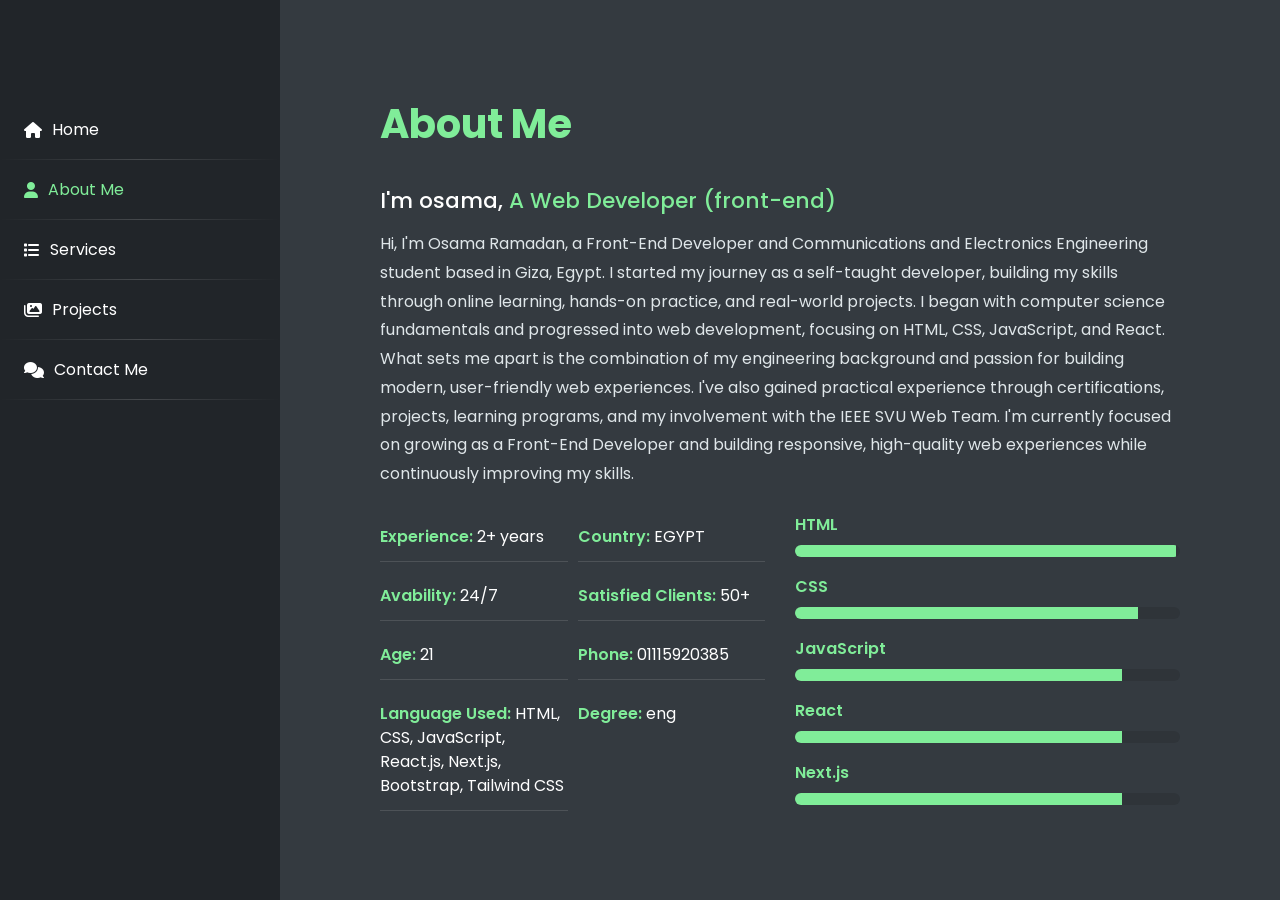
==== pages/about.html @ 75e7fc58 "Publish portfolio website" ====
<!DOCTYPE html>
<html lang="en">

<head>
    <meta charset="UTF-8">
    <meta name="viewport" content="width=device-width, initial-scale=1.0">
    <title>About Me - Osama Ramadan</title>
    <link rel="stylesheet" href="../css/bootstrap.min.CSS">
    <link rel="stylesheet" href="../css/style.css">
    <link rel="stylesheet" href="https://cdnjs.cloudflare.com/ajax/libs/font-awesome/6.5.2/css/all.min.css">
</head>

<body>
    <main class="portfolio-shell d-lg-flex min-vh-100">
        <aside class="sidebar">
            <button class="menu-btn" onclick="toggleMenu()">
                <i class="fa-solid fa-bars"></i>
            </button>

            <nav class="nav nav-pills flex-row flex-lg-column Links" aria-label="Main navigation">
                <a class="nav-link " href="home.html">
                    <i class="fa-solid fa-house"></i>
                    <span>Home</span>
                </a>

                <a class="nav-link" href="about.html">
                    <i class="fa-solid fa-user"></i>
                    <span>About Me</span>
                </a>

                <a class="nav-link" href="services.html">
                    <i class="fa-solid fa-list"></i>
                    <span>Services</span>
                </a>

                <a class="nav-link" href="projects.html">
                    <i class="fa-solid fa-images"></i>
                    <span>Projects</span>
                </a>

                <a class="nav-link" href="contact.html">
                    <i class="fa-solid fa-comments"></i>
                    <span>Contact Me</span>
                </a>
            </nav>
        </aside>

        <section class="page-content about-us flex-fill">
            <div class="container-fluid px-0">
                <h1 class="heading">About Me</h1>
                <h3 class="sub-heading">I'm osama, <span class="proffesions">A Web Developer (front-end)</span></h3>
                <p class="aboutme-deatils">
                    Hi, I'm Osama Ramadan, a Front-End Developer and Communications and Electronics Engineering student
                    based in Giza, Egypt.

                    I started my journey as a self-taught developer, building my skills through online learning,
                    hands-on practice, and real-world projects. I began with computer science fundamentals and
                    progressed into web development, focusing on HTML, CSS, JavaScript, and React.

                    What sets me apart is the combination of my engineering background and passion for building modern,
                    user-friendly web experiences. I've also gained practical experience through certifications,
                    projects, learning programs, and my involvement with the IEEE SVU Web Team.

                    I'm currently focused on growing as a Front-End Developer and building responsive, high-quality web
                    experiences while continuously improving my skills.
                </p>

                <div class="row mt-4">
                    <div class="col-xl-6 mb-4 mb-xl-0">
                        <ul class="list-group list-group-flush about-me-table">
                            <li class="list-group-item"><span>Experience:</span> 2+ years</li>
                            <li class="list-group-item"><span>Country:</span> EGYPT</li>
                            <li class="list-group-item"><span>Avability:</span> 24/7</li>
                            <li class="list-group-item"><span>Satisfied Clients:</span> 50+</li>
                            <li class="list-group-item"><span>Age:</span> 21</li>
                            <li class="list-group-item"><span>Phone:</span> 01115920385</li>
                            <li class="list-group-item"><span>Language Used:</span> HTML, CSS, JavaScript, React.js, Next.js, Bootstrap, Tailwind CSS</li>
                            <li class="list-group-item"><span>Degree:</span> eng</li>
                        </ul>
                    </div>

                    <div class="col-xl-6">
                        <div class="skill-bar">
                            <div class="skill-item">
                                <p>HTML</p>
                                <div class="progress">
                                    <div class="progress-bar" role="progressbar" style="width:99%" aria-valuenow="99"
                                        aria-valuemin="0" aria-valuemax="100"></div>
                                </div>
                            </div>
                            <div class="skill-item">
                                <p>CSS</p>
                                <div class="progress">
                                    <div class="progress-bar" role="progressbar" style="width:89%" aria-valuenow="90"
                                        aria-valuemin="0" aria-valuemax="100"></div>
                                </div>
                            </div>
                            <div class="skill-item">
                                <p>JavaScript</p>
                                <div class="progress">
                                    <div class="progress-bar" role="progressbar" style="width:85%" aria-valuenow="85"
                                        aria-valuemin="0" aria-valuemax="100"></div>
                                </div>
                            </div>
                            <div class="skill-item">
                                <p>React</p>
                                <div class="progress">
                                    <div class="progress-bar" role="progressbar" style="width:85%" aria-valuenow="85"
                                        aria-valuemin="0" aria-valuemax="100"></div>
                                </div>
                            </div>
                            <div class="skill-item">
                                <p>Next.js</p>
                                <div class="progress">
                                    <div class="progress-bar" role="progressbar" style="width:85%" aria-valuenow="85"
                                        aria-valuemin="0" aria-valuemax="100"></div>
                                </div>
                            </div>
                        </div>
                    </div>
                </div>
            </div>
        </section>
    </main>

    <script src="../js/jquery.slim.min.JS"></script>
    <script src="../js/popper.min.JS"></script>
    <script src="../js/bootstrap.min.JS"></script>
    <script src="../js/main.js"></script>
</body>

</html>
---- css/style.css ----
@import url('https://fonts.googleapis.com/css2?family=Poppins:wght@400;500;600;700&display=swap');

:root {
    --page-bg: #343a40;
    --panel-bg: #212529;
    --panel-soft: rgba(0, 0, 0, 0.2);
    --accent: #80ed99;
    --accent-dark: #176d2d;
    --text-soft: #dfe6e9;
    --border-soft: rgba(128, 237, 153, 0.24);
}

* {
    box-sizing: border-box;
}

body {
    min-height: 100vh;
    background-color: var(--page-bg);
    color: #fff;
    font-family: Poppins, sans-serif;
    overflow: hidden;
}

.portfolio-shell {
    background-color: var(--page-bg);
}

.sidebar {
    width: 280px;
    min-height: 100vh;
    background-color: var(--panel-bg);
    padding: 20px 0;
    backdrop-filter: blur(20px);
    flex: 0 0 280px;
    padding-top: 100px;
}

.menu-btn {
    display: none;
}
.Links {
    gap: 0;
    padding-left: 0;
}

.Links .nav-link {
    position: relative;
    display: flex;
    align-items: center;
    gap: 10px;
    width: 100%;
    padding: 18px 24px;
    color: #fff;
    border-radius: 0;
    text-decoration: none;
    transition: color 0.2s ease, background-color 0.2s ease;
}

.Links .nav-link::after {
    content: "";
    position: absolute;
    left: 0;
    bottom: 0;
    width: 100%;
    height: 1px;
    background: linear-gradient(to left, transparent, rgba(255, 255, 255, 0.16), transparent);
}

.Links .nav-link:hover,
.Links .nav-link.activeLink {
    color: var(--accent);
    background-color: transparent;
}

.page-content {
    height: 100vh;
    min-height: 0;
    padding: 80px 100px;
    overflow-y: auto;
    background-color: var(--page-bg);
}

.home-slide {
    position: relative;
}

.HomeContent {
    max-width: 640px;
}

.HomeContent h1 {
    font-size: 3rem;
    font-weight: 700;
    margin-bottom: 10px;
}

.HomeContent h2 {
    font-size: 2rem;
    margin-bottom: 10px;
    font-weight: 600;
}

.HomeContent .heroline {
    max-width: 620px;
    font-size: 1.5rem;
    font-weight: 300;
    line-height: 1.7;
    color: var(--text-soft);
}

.stylized-name,
.proffesions {
    color: var(--accent);
}

.SideImg {
    position: relative;
    width: min(100%, 360px);
    aspect-ratio: 1 / 1.08;
    display: flex;
    align-items: flex-end;
    justify-content: center;
    overflow: visible;
    background: transparent;
    flex-shrink: 0;
}

.SideImg img {
    width: 122%;
    height: 122%;
    display: block;
    object-fit: cover;
    object-position: center 18%;
    margin-bottom: -12%;
    border-radius: 28px;
    position: relative;
    z-index: 1;
}

.SideImg::before,
.SideImg::after {
    content: "";
    position: absolute;
    pointer-events: none;
    z-index: 0;
}

.SideImg::before {
    left: 0;
    right: 0;
    bottom: -10%;
    height: 50%;
    background: var(--accent);
    border-radius: 28px;
}

.SideImg::after {
    left: -42%;
    bottom: -44%;
    width: 110%;
    height: 110%;
    border: 1px solid rgba(255, 255, 255, 0.28);
    border-radius: 50%;
}

.top-right-corner,
.bottom-left-corner {
    position: absolute;
    pointer-events: none;
    z-index: 2;

}

.top-right-corner {
    top: 0px;
    right: -20px;
    transform: rotate(90deg);
}

.bottom-left-corner {
    left: -50px;
    bottom: -60px;
    transform: rotate(-90deg);

}

.hr1,
.hr2 {
    display: block;
    background: var(--accent);
    border: 0;
    border-radius: 3px;
    opacity: 1;
}

.hr1 {
    width: 120px;
    height: 8px;
    margin: 0;
}

.hr2 {
    width: 8px;
    height: 90px;
    margin: 4px 0 0;
}

.slide-help {
    position: absolute;
    bottom: -45px;
    left: 0;
    width: 100%;
    text-align: center;
    color: var(--text-soft);
}

.heading {
    padding: 20px 0;
    font-size: 2.5rem;
    color: var(--accent);
    margin-bottom: 20px;
    font-weight: 700;
}

.sub-heading {
    font-size: 1.35rem;
    margin-bottom: 16px;
}

.aboutme-deatils {
    color: var(--text-soft);
    line-height: 1.8;
}

.about-me-table {
    display: grid;
    grid-template-columns: repeat(2, minmax(0, 1fr));
    gap: 10px;
}

.about-me-table .list-group-item {
    padding: 12px 0;
    color: #fff;
    background-color: transparent;
    border-color: rgba(255, 255, 255, 0.12);
}

.about-me-table span,
.skill-bar p {
    color: var(--accent);
    font-weight: 600;
}

.skill-item {
    margin-bottom: 18px;
}

.skill-item p {
    margin-bottom: 8px;
}

.progress {
    height: 12px;
    background-color: #2f3439;
    border-radius: 999px;
}

.progress-bar {
    background-color: var(--accent);
}

.services-grid {
    max-width: 860px;
}

.card {
    background-color: transparent;
    border: 0;
}

.service,
.project,
.contactinfo,
.contact-form {
    background: var(--panel-bg);
    border: 1px solid var(--border-soft);
    border-radius: 10px;
}

.service {
    min-height: 230px;
    color: #fff;
    transition: transform 0.25s ease, background-color 0.25s ease, color 0.25s ease;
}

.service .card-body {
    display: flex;
    min-height: 230px;
    flex-direction: column;
    justify-content: center;
    padding: 34px 26px;
}

.service-icon {
    width: 58px;
    height: 58px;
    display: grid;
    place-items: center;
    margin-bottom: 18px;
    border-radius: 10px;
    background: rgba(128, 237, 153, 0.12);
}

.service i {
    font-size: 2.2rem;
    color: var(--accent);
}

.service h2 {
    margin-bottom: 10px;
    font-size: 1.55rem;
}

.service p {
    color: var(--text-soft);
    line-height: 1.7;
}

.service:hover,
.project:hover {
    background-color: var(--accent);
    color: var(--accent-dark);
    border-color: var(--accent);
    transform: translateY(-6px);
    text-decoration: none;
}

.service:hover h2,
.service:hover i,
.service:hover p,
.project:hover i,
.project:hover p {
    color: var(--accent-dark);
}

.project {
    color: #fff;
    text-decoration: none;
    transition: transform 0.25s ease, background-color 0.25s ease, color 0.25s ease;
}

.project-box {
    min-height: 165px;
    display: flex;
    flex-direction: column;
    justify-content: center;
    align-items: center;
    gap: 8px;
    text-align: center;
    padding: 30px 22px;
}

.project-box i {
    color: var(--accent);
    font-size: 1.6rem;
}

.project-box h3 {
    font-size: 1.25rem;
    margin: 0;
}

.project-box p {
    color: var(--text-soft);
    font-size: 0.95rem;
    margin: 0;
}

.contact-cards {
    display: grid;
    gap: 18px;
}

.contactinfo {
    color: #fff;
    background: var(--panel-soft);
}

.contactinfo .card-body {
    gap: 16px;
    min-height: 112px;
    padding: 22px;
}

.contactinfo i {
    width: 48px;
    height: 48px;
    display: grid;
    place-items: center;
    flex-shrink: 0;
    background: rgba(128, 237, 153, 0.12);
    border-radius: 10px;
    color: var(--accent);
    font-size: 1.8rem;
}

.contactinfo h3 {
    font-size: 1.15rem;
    margin-bottom: 4px;
}

.contactinfo p {
    color: var(--text-soft);
    overflow-wrap: anywhere;
    margin-bottom: 0;
}

.contact-form {
    display: grid;
    gap: 12px;
    padding: 24px;
    background: var(--panel-soft);
}

.contact-form h2 {
    font-size: 1.1rem;
    margin-bottom: 10px;
}

.form-control {
    min-height: 50px;
    padding: 14px 16px;
    border: 1px solid transparent;
    border-radius: 8px;
    background: var(--panel-bg);
    color: #fff;
}

.form-control:focus {
    color: #fff;
    background: var(--panel-bg);
    border-color: var(--accent);
    box-shadow: none;
}

textarea.form-control {
    min-height: 140px;
    resize: vertical;
}

.primary {
    width: fit-content;
    padding: 10px 20px;
    border: 0;
    border-radius: 8px;
    background: #1d8637;
    color: #fff;
    cursor: pointer;
    font-size: 1.1rem;
    font-weight: 500;
}

.primary:hover,
.primary:focus {
    background: var(--accent);
    color: var(--accent-dark);
    box-shadow: none;
}

.SocialLinks {
    display: flex;
    gap: 8px;
}

.SocialLinks a {
    width: 34px;
    height: 34px;
    display: grid;
    place-items: center;
    border-radius: 8px;
    background: var(--panel-bg);
    color: var(--accent);
    text-decoration: none;
    transition: background-color 0.2s ease, color 0.2s ease;
}

.SocialLinks a:hover {
    background: var(--accent);
    color: #1d3b2a;
}

footer {
    text-align: center;
    padding-top: 28px;
    color: var(--text-soft);
    font-size: 0.9rem;
}

.error-message {
    color: #ff6b6b;
    font-size: 0.9rem;
}

@media (max-width: 1199.98px) {
    .page-content {
        padding: 56px 48px;
    }
}

@media (max-width: 991.98px) {
    body {
        overflow: auto;
    }

    .sidebar {
        width: 100%;
        min-height: auto;
        padding: 0 60px;
        flex-basis: auto;
    }

    .Links {
        flex-wrap: wrap;
    }

    .Links .nav-link {
        width: auto;
        padding: 12px 16px;
    }

    .page-content {
        height: auto;
        min-height: calc(100vh - 58px);
        padding: 40px;
        overflow: visible;
    }

    .SideImg {
        width: min(100%, 280px);
    }

    .slide-help {
        position: static;
        margin-top: 28px;
    }

    .btn-cv button {
        margin-left: 500px;
    }
}

@media (max-width: 767.98px) {
    .page-content {
        padding: 24px;
    }

    .HomeContent h1 {
        font-size: 2.2rem;
    }

    .HomeContent h2 {
        font-size: 1.6rem;
    }

    .HomeContent .heroline {
        font-size: 1.1rem;
    }

    .about-me-table {
        grid-template-columns: 1fr;
    }

    .contact-form .d-sm-flex {
        gap: 12px;
    }
}

@media (max-width: 480px) {
    .page-content {
        padding: 16px;
    }

    .heading {
        font-size: 1.8rem;
        padding: 10px 0;
    }

    .HomeContent h1 {
        font-size: 1.8rem;
    }

    .HomeContent h2 {
        font-size: 1.3rem;
    }

    .HomeContent .heroline {
        font-size: 1rem;
    }

   .sidebar {
        position: relative;
        width: 100%;
    }

    .menu-btn {
        display: block;
        background: none;
        border: none;
        font-size: 25px;
        cursor: pointer;
        padding: 10px;
    }

    .Links {
        display: none;
        flex-direction: column;
        width: 100%;
    }

    .Links.active {
        display: flex;
    }

    .Links .nav-link {
        flex: none;
        width: 100%;
        justify-content: flex-start;
        padding: 12px 15px;
        font-size: 0.92rem;
    }

    .service .card-body,
    .project-box,
    .contactinfo .card-body,
    .contact-form {
        padding: 16px;
    }

    .primary {
        width: 100%;
    }
   
}
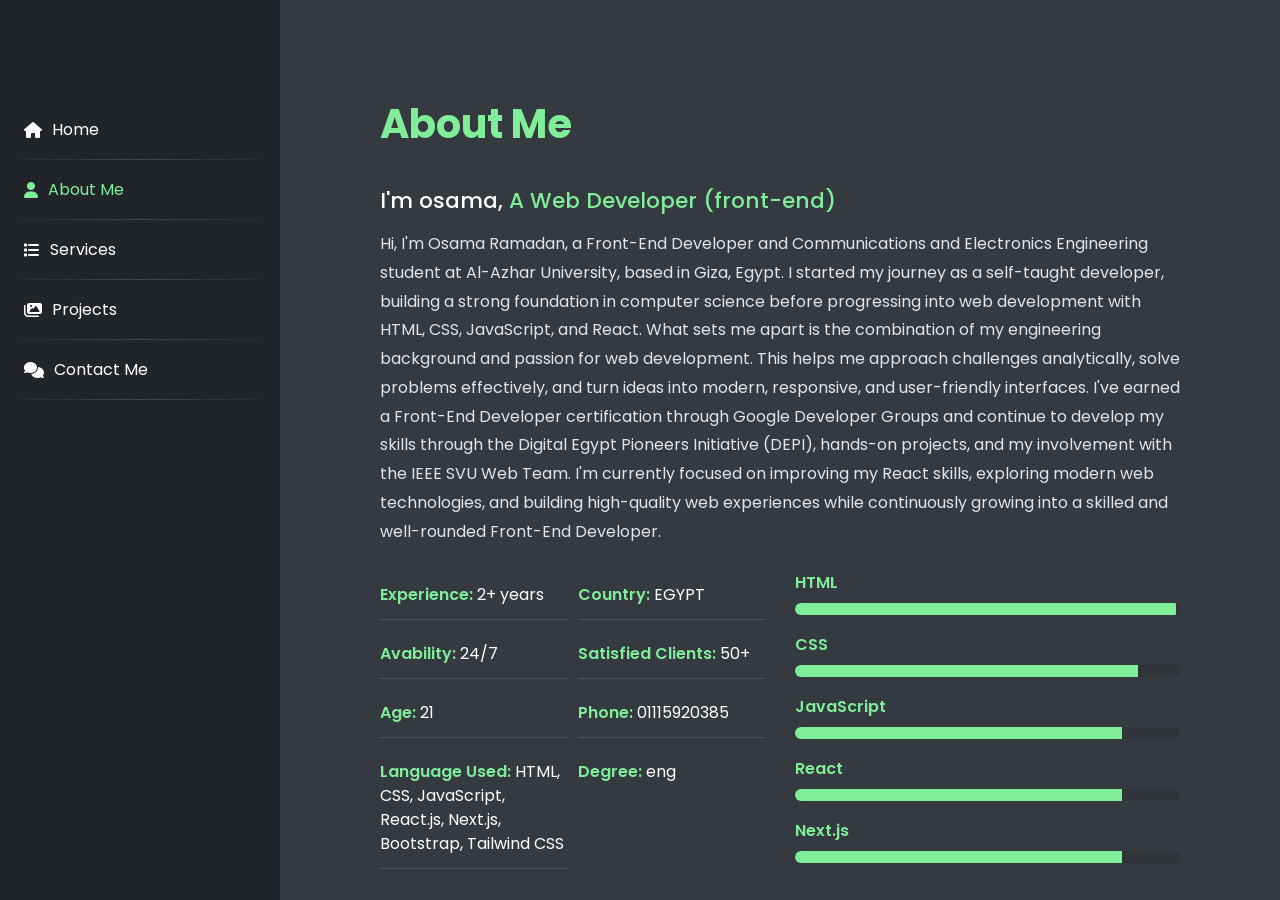
==== commit 7bf7b646: "Update About page profile details" ====
--- a/pages/about.html
+++ b/pages/about.html
@@ -51,18 +51,22 @@
                 <h3 class="sub-heading">I'm osama, <span class="proffesions">A Web Developer (front-end)</span></h3>
                 <p class="aboutme-deatils">
                     Hi, I'm Osama Ramadan, a Front-End Developer and Communications and Electronics Engineering student
-                    based in Giza, Egypt.
+                    at Al-Azhar University, based in Giza, Egypt.
 
-                    I started my journey as a self-taught developer, building my skills through online learning,
-                    hands-on practice, and real-world projects. I began with computer science fundamentals and
-                    progressed into web development, focusing on HTML, CSS, JavaScript, and React.
+                    I started my journey as a self-taught developer, building a strong foundation in computer science
+                    before progressing into web development with HTML, CSS, JavaScript, and React.
 
-                    What sets me apart is the combination of my engineering background and passion for building modern,
-                    user-friendly web experiences. I've also gained practical experience through certifications,
-                    projects, learning programs, and my involvement with the IEEE SVU Web Team.
+                    What sets me apart is the combination of my engineering background and passion for web development.
+                    This helps me approach challenges analytically, solve problems effectively, and turn ideas into
+                    modern, responsive, and user-friendly interfaces.
 
-                    I'm currently focused on growing as a Front-End Developer and building responsive, high-quality web
-                    experiences while continuously improving my skills.
+                    I've earned a Front-End Developer certification through Google Developer Groups and continue to
+                    develop my skills through the Digital Egypt Pioneers Initiative (DEPI), hands-on projects, and my
+                    involvement with the IEEE SVU Web Team.
+
+                    I'm currently focused on improving my React skills, exploring modern web technologies, and building
+                    high-quality web experiences while continuously growing into a skilled and well-rounded Front-End
+                    Developer.
                 </p>
 
                 <div class="row mt-4">
@@ -74,7 +78,8 @@
                             <li class="list-group-item"><span>Satisfied Clients:</span> 50+</li>
                             <li class="list-group-item"><span>Age:</span> 21</li>
                             <li class="list-group-item"><span>Phone:</span> 01115920385</li>
-                            <li class="list-group-item"><span>Language Used:</span> HTML, CSS, JavaScript, React.js, Next.js, Bootstrap, Tailwind CSS</li>
+                            <li class="list-group-item"><span>Language Used:</span> HTML, CSS, JavaScript, React.js,
+                                Next.js, Bootstrap, Tailwind CSS</li>
                             <li class="list-group-item"><span>Degree:</span> eng</li>
                         </ul>
                     </div>
--- a/css/style.css
+++ b/css/style.css
@@ -610,6 +610,7 @@
         font-size: 25px;
         cursor: pointer;
         padding: 10px;
+        color: white;
     }
 
     .Links {
@@ -640,5 +641,10 @@
     .primary {
         width: 100%;
     }
-   
+
+    .btn-cv button{
+        width: 100%;
+        margin-left: 0px;
+        margin-top: 100px;
+    }   
 }
